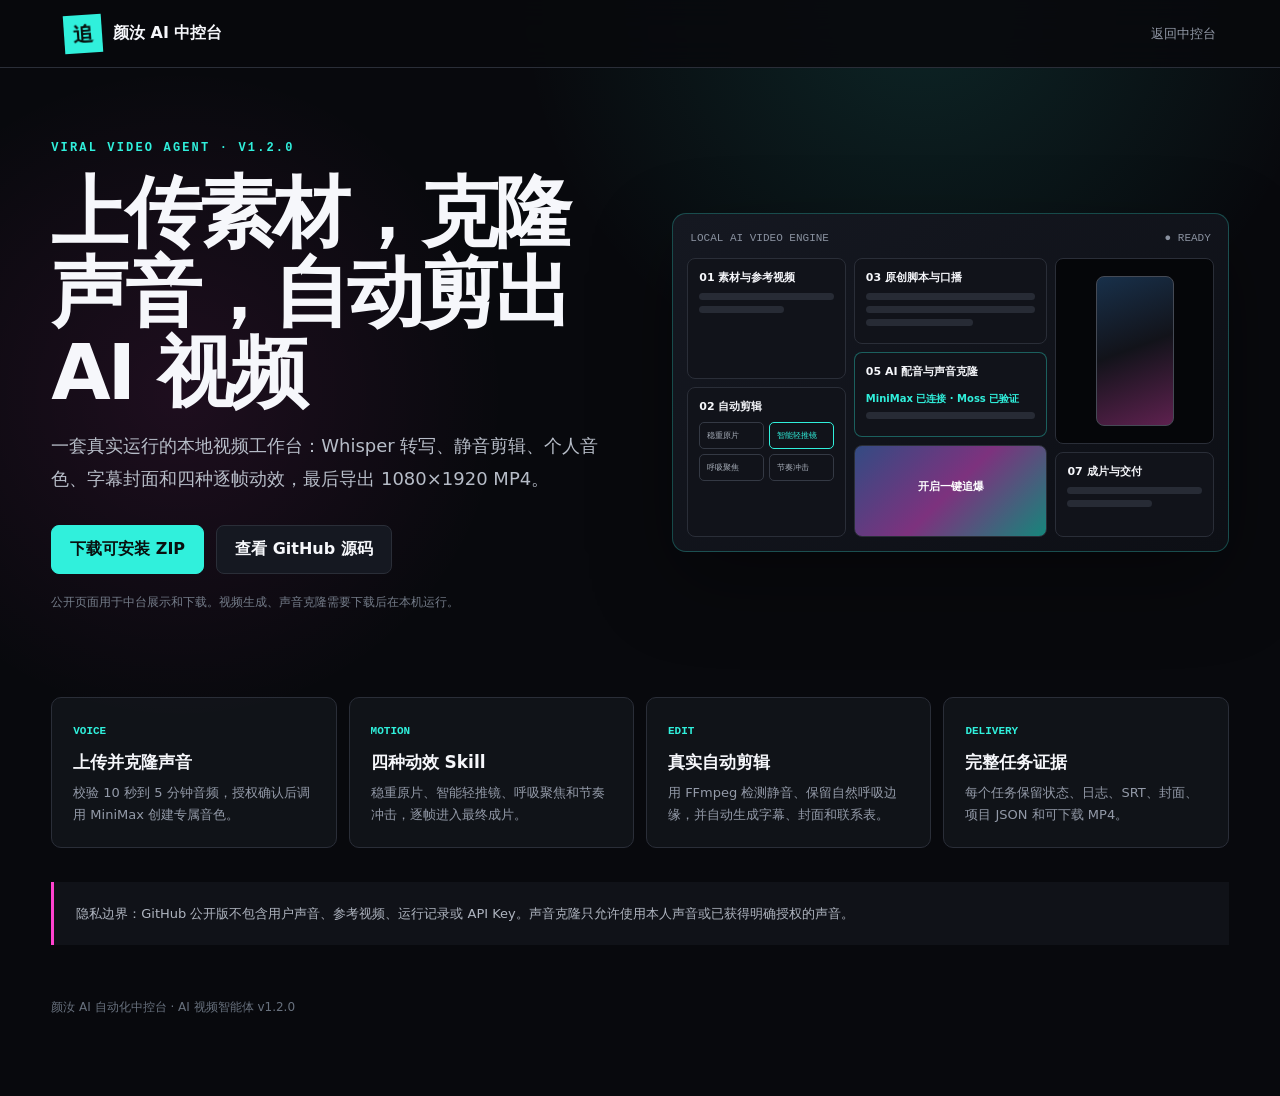
==== video-agent-workbench/index.html @ d3c19c56 "Add AI video agent workbench" ====
<!doctype html>
<html lang="zh-CN">
<head>
  <meta charset="utf-8">
  <meta name="viewport" content="width=device-width,initial-scale=1">
  <title>一键追爆 · AI 视频智能体</title>
  <style>
    :root {
      --bg:#08090d; --panel:#13151c; --line:#2a2e38; --text:#f6f7fb;
      --muted:#939aa8; --cyan:#30f0dc; --pink:#ff42cf; --blue:#6687ff;
      font-family:"PingFang SC","Hiragino Sans GB",system-ui,sans-serif;
    }
    * { box-sizing:border-box }
    body {
      margin:0; color:var(--text);
      background:
        radial-gradient(circle at 72% 0,rgba(48,240,220,.12),transparent 28%),
        radial-gradient(circle at 14% 36%,rgba(255,66,207,.09),transparent 25%),
        var(--bg);
    }
    a { color:inherit }
    .nav {
      height:68px; display:flex; align-items:center; justify-content:space-between;
      padding:0 5vw; border-bottom:1px solid var(--line); background:rgba(8,9,13,.9);
      position:sticky; top:0; z-index:5; backdrop-filter:blur(16px);
    }
    .brand { display:flex; align-items:center; gap:11px; font-weight:900 }
    .mark {
      width:38px; height:38px; display:grid; place-items:center; color:#07100e;
      background:var(--cyan); transform:rotate(-4deg); font-size:20px;
    }
    .back { color:var(--muted); text-decoration:none; font-size:13px }
    main { width:min(1240px,92vw); margin:auto; padding:72px 0 80px }
    .hero { display:grid; grid-template-columns:1.02fr .98fr; gap:42px; align-items:center }
    .eyebrow { color:var(--cyan); font:800 12px/1.4 ui-monospace,monospace; letter-spacing:.18em }
    h1 { margin:16px 0; font-size:clamp(42px,6vw,78px); line-height:1.04; letter-spacing:-.04em }
    .lead { max-width:680px; color:#b7bdc8; font-size:18px; line-height:1.8 }
    .actions { display:flex; flex-wrap:wrap; gap:12px; margin-top:30px }
    .button {
      padding:13px 18px; border-radius:8px; text-decoration:none; font-weight:800;
      border:1px solid var(--line); background:#151821;
    }
    .button.primary { color:#09100f; border-color:var(--cyan); background:var(--cyan) }
    .note { margin-top:18px; color:#747c89; font-size:12px; line-height:1.7 }
    .console {
      padding:14px; border:1px solid rgba(48,240,220,.26); border-radius:14px;
      background:linear-gradient(145deg,#151821,#0d0f15); box-shadow:0 30px 80px rgba(0,0,0,.35);
    }
    .console-top { display:flex; justify-content:space-between; padding:4px 3px 14px; color:#89919f; font:11px ui-monospace,monospace }
    .screen { display:grid; grid-template-columns:.9fr 1.1fr .9fr; gap:8px }
    .column { display:grid; gap:8px }
    .card { min-height:78px; padding:11px; border:1px solid var(--line); border-radius:8px; background:#11131a }
    .card b { display:block; margin-bottom:8px; font-size:11px }
    .line { height:7px; margin:6px 0; border-radius:6px; background:#272b35 }
    .line.short { width:63% }
    .voice { border-color:rgba(48,240,220,.35) }
    .voice strong { color:var(--cyan); font-size:10px }
    .motion-grid { display:grid; grid-template-columns:1fr 1fr; gap:5px }
    .motion { padding:7px; border:1px solid #343944; border-radius:5px; color:#aab1bc; font-size:8px }
    .motion.active { color:var(--cyan); border-color:var(--cyan) }
    .launch { display:grid; place-items:center; min-height:92px; color:white; background:linear-gradient(135deg,#334b83,#7d327e,#16867b) }
    .preview { min-height:180px; display:grid; place-items:center; background:#050609 }
    .phone { width:78px; height:150px; border:1px solid #454a55; border-radius:8px; background:linear-gradient(160deg,#18304a,#12131a 48%,#5e214f) }
    .features { display:grid; grid-template-columns:repeat(4,1fr); gap:12px; margin-top:72px }
    .feature { padding:21px; border:1px solid var(--line); border-radius:10px; background:rgba(19,21,28,.82) }
    .feature span { color:var(--cyan); font:800 11px ui-monospace,monospace }
    .feature h2 { margin:13px 0 8px; font-size:17px }
    .feature p { margin:0; color:var(--muted); font-size:13px; line-height:1.7 }
    .boundary {
      margin-top:34px; padding:20px 22px; border-left:3px solid var(--pink);
      color:#aeb4bf; background:#101218; font-size:13px; line-height:1.8;
    }
    footer { margin-top:54px; color:#68717e; font-size:12px }
    @media(max-width:900px) {
      .hero { grid-template-columns:1fr }
      .features { grid-template-columns:1fr 1fr }
    }
    @media(max-width:560px) {
      main { padding-top:42px }
      .features { grid-template-columns:1fr }
      .screen { grid-template-columns:1fr }
      .console .column:first-child,.console .column:last-child { display:none }
    }
  </style>
</head>
<body>
  <nav class="nav">
    <div class="brand"><span class="mark">追</span><span>颜汝 AI 中控台</span></div>
    <a class="back" href="../">返回中控台</a>
  </nav>
  <main>
    <section class="hero">
      <div>
        <div class="eyebrow">VIRAL VIDEO AGENT · V1.2.0</div>
        <h1>上传素材，克隆声音，自动剪出 AI 视频</h1>
        <p class="lead">一套真实运行的本地视频工作台：Whisper 转写、静音剪辑、个人音色、字幕封面和四种逐帧动效，最后导出 1080×1920 MP4。</p>
        <div class="actions">
          <a class="button primary" href="downloads/viral-video-agent-workbench-v1.2.0.zip" download>下载可安装 ZIP</a>
          <a class="button" href="https://github.com/yanruwill-dot/yanru-ai-control-center/tree/main/apps/video-agent-workbench">查看 GitHub 源码</a>
        </div>
        <p class="note">公开页面用于中台展示和下载。视频生成、声音克隆需要下载后在本机运行。</p>
      </div>
      <div class="console" aria-label="工作台界面示意">
        <div class="console-top"><span>LOCAL AI VIDEO ENGINE</span><span>● READY</span></div>
        <div class="screen">
          <div class="column">
            <div class="card"><b>01 素材与参考视频</b><div class="line"></div><div class="line short"></div></div>
            <div class="card"><b>02 自动剪辑</b><div class="motion-grid"><span class="motion">稳重原片</span><span class="motion active">智能轻推镜</span><span class="motion">呼吸聚焦</span><span class="motion">节奏冲击</span></div></div>
          </div>
          <div class="column">
            <div class="card"><b>03 原创脚本与口播</b><div class="line"></div><div class="line"></div><div class="line short"></div></div>
            <div class="card voice"><b>05 AI 配音与声音克隆</b><strong>MiniMax 已连接 · Moss 已验证</strong><div class="line"></div></div>
            <div class="card launch"><b>开启一键追爆</b></div>
          </div>
          <div class="column">
            <div class="card preview"><div class="phone"></div></div>
            <div class="card"><b>07 成片与交付</b><div class="line"></div><div class="line short"></div></div>
          </div>
        </div>
      </div>
    </section>
    <section class="features">
      <article class="feature"><span>VOICE</span><h2>上传并克隆声音</h2><p>校验 10 秒到 5 分钟音频，授权确认后调用 MiniMax 创建专属音色。</p></article>
      <article class="feature"><span>MOTION</span><h2>四种动效 Skill</h2><p>稳重原片、智能轻推镜、呼吸聚焦和节奏冲击，逐帧进入最终成片。</p></article>
      <article class="feature"><span>EDIT</span><h2>真实自动剪辑</h2><p>用 FFmpeg 检测静音、保留自然呼吸边缘，并自动生成字幕、封面和联系表。</p></article>
      <article class="feature"><span>DELIVERY</span><h2>完整任务证据</h2><p>每个任务保留状态、日志、SRT、封面、项目 JSON 和可下载 MP4。</p></article>
    </section>
    <div class="boundary">隐私边界：GitHub 公开版不包含用户声音、参考视频、运行记录或 API Key。声音克隆只允许使用本人声音或已获得明确授权的声音。</div>
    <footer>颜汝 AI 自动化中控台 · AI 视频智能体 v1.2.0</footer>
  </main>
</body>
</html>
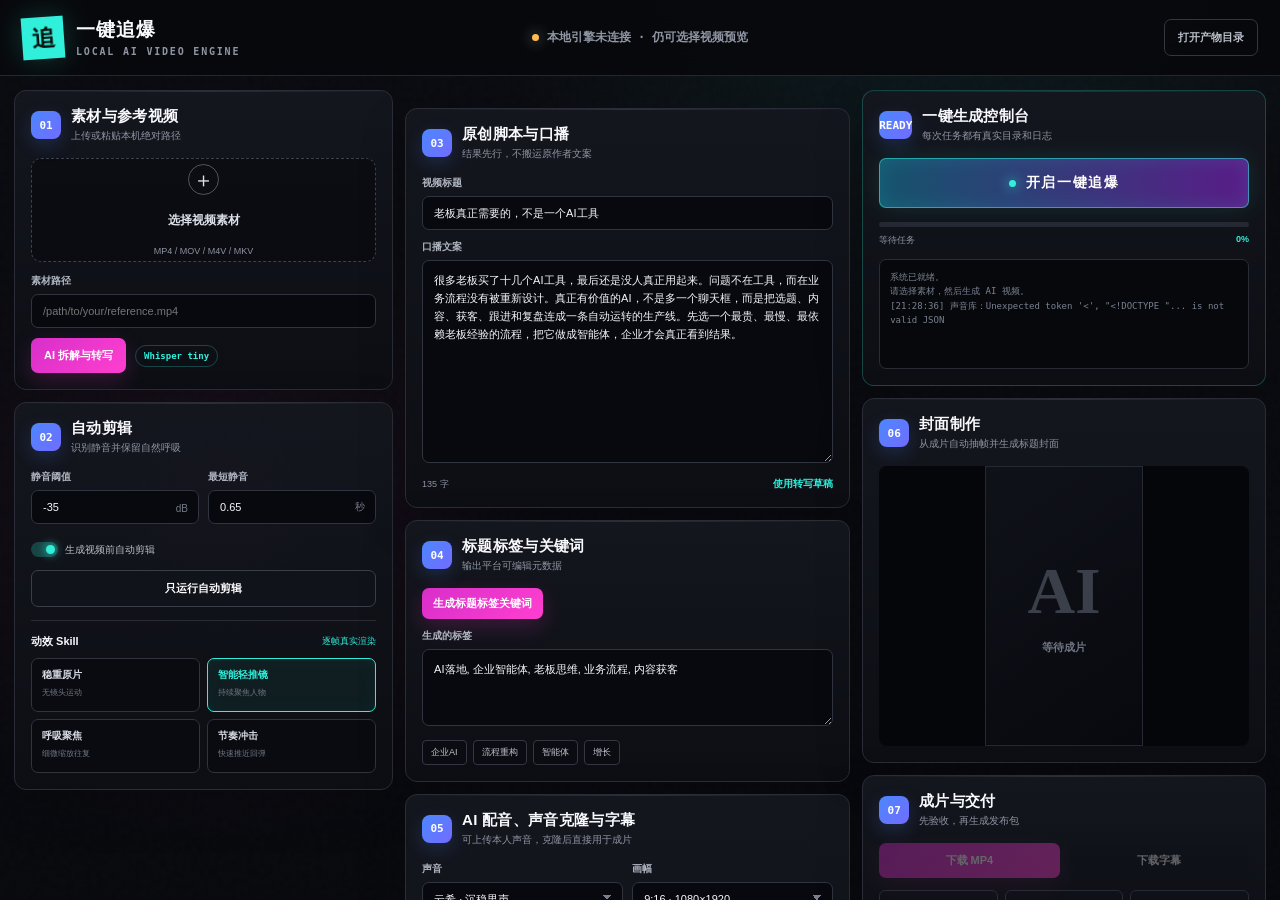
==== commit 72618163: "Restore video upload workbench UI" ====
--- a/video-agent-workbench/index.html
+++ b/video-agent-workbench/index.html
@@ -3,130 +3,17 @@
 <head>
   <meta charset="utf-8">
   <meta name="viewport" content="width=device-width,initial-scale=1">
-  <title>一键追爆 · AI 视频智能体</title>
+  <title>一键追爆 · AI 视频工作台</title>
   <style>
-    :root {
-      --bg:#08090d; --panel:#13151c; --line:#2a2e38; --text:#f6f7fb;
-      --muted:#939aa8; --cyan:#30f0dc; --pink:#ff42cf; --blue:#6687ff;
-      font-family:"PingFang SC","Hiragino Sans GB",system-ui,sans-serif;
-    }
-    * { box-sizing:border-box }
-    body {
-      margin:0; color:var(--text);
-      background:
-        radial-gradient(circle at 72% 0,rgba(48,240,220,.12),transparent 28%),
-        radial-gradient(circle at 14% 36%,rgba(255,66,207,.09),transparent 25%),
-        var(--bg);
-    }
-    a { color:inherit }
-    .nav {
-      height:68px; display:flex; align-items:center; justify-content:space-between;
-      padding:0 5vw; border-bottom:1px solid var(--line); background:rgba(8,9,13,.9);
-      position:sticky; top:0; z-index:5; backdrop-filter:blur(16px);
-    }
-    .brand { display:flex; align-items:center; gap:11px; font-weight:900 }
-    .mark {
-      width:38px; height:38px; display:grid; place-items:center; color:#07100e;
-      background:var(--cyan); transform:rotate(-4deg); font-size:20px;
-    }
-    .back { color:var(--muted); text-decoration:none; font-size:13px }
-    main { width:min(1240px,92vw); margin:auto; padding:72px 0 80px }
-    .hero { display:grid; grid-template-columns:1.02fr .98fr; gap:42px; align-items:center }
-    .eyebrow { color:var(--cyan); font:800 12px/1.4 ui-monospace,monospace; letter-spacing:.18em }
-    h1 { margin:16px 0; font-size:clamp(42px,6vw,78px); line-height:1.04; letter-spacing:-.04em }
-    .lead { max-width:680px; color:#b7bdc8; font-size:18px; line-height:1.8 }
-    .actions { display:flex; flex-wrap:wrap; gap:12px; margin-top:30px }
-    .button {
-      padding:13px 18px; border-radius:8px; text-decoration:none; font-weight:800;
-      border:1px solid var(--line); background:#151821;
-    }
-    .button.primary { color:#09100f; border-color:var(--cyan); background:var(--cyan) }
-    .note { margin-top:18px; color:#747c89; font-size:12px; line-height:1.7 }
-    .console {
-      padding:14px; border:1px solid rgba(48,240,220,.26); border-radius:14px;
-      background:linear-gradient(145deg,#151821,#0d0f15); box-shadow:0 30px 80px rgba(0,0,0,.35);
-    }
-    .console-top { display:flex; justify-content:space-between; padding:4px 3px 14px; color:#89919f; font:11px ui-monospace,monospace }
-    .screen { display:grid; grid-template-columns:.9fr 1.1fr .9fr; gap:8px }
-    .column { display:grid; gap:8px }
-    .card { min-height:78px; padding:11px; border:1px solid var(--line); border-radius:8px; background:#11131a }
-    .card b { display:block; margin-bottom:8px; font-size:11px }
-    .line { height:7px; margin:6px 0; border-radius:6px; background:#272b35 }
-    .line.short { width:63% }
-    .voice { border-color:rgba(48,240,220,.35) }
-    .voice strong { color:var(--cyan); font-size:10px }
-    .motion-grid { display:grid; grid-template-columns:1fr 1fr; gap:5px }
-    .motion { padding:7px; border:1px solid #343944; border-radius:5px; color:#aab1bc; font-size:8px }
-    .motion.active { color:var(--cyan); border-color:var(--cyan) }
-    .launch { display:grid; place-items:center; min-height:92px; color:white; background:linear-gradient(135deg,#334b83,#7d327e,#16867b) }
-    .preview { min-height:180px; display:grid; place-items:center; background:#050609 }
-    .phone { width:78px; height:150px; border:1px solid #454a55; border-radius:8px; background:linear-gradient(160deg,#18304a,#12131a 48%,#5e214f) }
-    .features { display:grid; grid-template-columns:repeat(4,1fr); gap:12px; margin-top:72px }
-    .feature { padding:21px; border:1px solid var(--line); border-radius:10px; background:rgba(19,21,28,.82) }
-    .feature span { color:var(--cyan); font:800 11px ui-monospace,monospace }
-    .feature h2 { margin:13px 0 8px; font-size:17px }
-    .feature p { margin:0; color:var(--muted); font-size:13px; line-height:1.7 }
-    .boundary {
-      margin-top:34px; padding:20px 22px; border-left:3px solid var(--pink);
-      color:#aeb4bf; background:#101218; font-size:13px; line-height:1.8;
-    }
-    footer { margin-top:54px; color:#68717e; font-size:12px }
-    @media(max-width:900px) {
-      .hero { grid-template-columns:1fr }
-      .features { grid-template-columns:1fr 1fr }
-    }
-    @media(max-width:560px) {
-      main { padding-top:42px }
-      .features { grid-template-columns:1fr }
-      .screen { grid-template-columns:1fr }
-      .console .column:first-child,.console .column:last-child { display:none }
-    }
+    html,body,iframe { width:100%; height:100%; margin:0; border:0; background:#07080c; }
+    iframe { display:block; }
   </style>
 </head>
 <body>
-  <nav class="nav">
-    <div class="brand"><span class="mark">追</span><span>颜汝 AI 中控台</span></div>
-    <a class="back" href="../">返回中控台</a>
-  </nav>
-  <main>
-    <section class="hero">
-      <div>
-        <div class="eyebrow">VIRAL VIDEO AGENT · V1.2.0</div>
-        <h1>上传素材，克隆声音，自动剪出 AI 视频</h1>
-        <p class="lead">一套真实运行的本地视频工作台：Whisper 转写、静音剪辑、个人音色、字幕封面和四种逐帧动效，最后导出 1080×1920 MP4。</p>
-        <div class="actions">
-          <a class="button primary" href="downloads/viral-video-agent-workbench-v1.2.0.zip" download>下载可安装 ZIP</a>
-          <a class="button" href="https://github.com/yanruwill-dot/yanru-ai-control-center/tree/main/apps/video-agent-workbench">查看 GitHub 源码</a>
-        </div>
-        <p class="note">公开页面用于中台展示和下载。视频生成、声音克隆需要下载后在本机运行。</p>
-      </div>
-      <div class="console" aria-label="工作台界面示意">
-        <div class="console-top"><span>LOCAL AI VIDEO ENGINE</span><span>● READY</span></div>
-        <div class="screen">
-          <div class="column">
-            <div class="card"><b>01 素材与参考视频</b><div class="line"></div><div class="line short"></div></div>
-            <div class="card"><b>02 自动剪辑</b><div class="motion-grid"><span class="motion">稳重原片</span><span class="motion active">智能轻推镜</span><span class="motion">呼吸聚焦</span><span class="motion">节奏冲击</span></div></div>
-          </div>
-          <div class="column">
-            <div class="card"><b>03 原创脚本与口播</b><div class="line"></div><div class="line"></div><div class="line short"></div></div>
-            <div class="card voice"><b>05 AI 配音与声音克隆</b><strong>MiniMax 已连接 · Moss 已验证</strong><div class="line"></div></div>
-            <div class="card launch"><b>开启一键追爆</b></div>
-          </div>
-          <div class="column">
-            <div class="card preview"><div class="phone"></div></div>
-            <div class="card"><b>07 成片与交付</b><div class="line"></div><div class="line short"></div></div>
-          </div>
-        </div>
-      </div>
-    </section>
-    <section class="features">
-      <article class="feature"><span>VOICE</span><h2>上传并克隆声音</h2><p>校验 10 秒到 5 分钟音频，授权确认后调用 MiniMax 创建专属音色。</p></article>
-      <article class="feature"><span>MOTION</span><h2>四种动效 Skill</h2><p>稳重原片、智能轻推镜、呼吸聚焦和节奏冲击，逐帧进入最终成片。</p></article>
-      <article class="feature"><span>EDIT</span><h2>真实自动剪辑</h2><p>用 FFmpeg 检测静音、保留自然呼吸边缘，并自动生成字幕、封面和联系表。</p></article>
-      <article class="feature"><span>DELIVERY</span><h2>完整任务证据</h2><p>每个任务保留状态、日志、SRT、封面、项目 JSON 和可下载 MP4。</p></article>
-    </section>
-    <div class="boundary">隐私边界：GitHub 公开版不包含用户声音、参考视频、运行记录或 API Key。声音克隆只允许使用本人声音或已获得明确授权的声音。</div>
-    <footer>颜汝 AI 自动化中控台 · AI 视频智能体 v1.2.0</footer>
-  </main>
+  <iframe
+    src="../apps/video-agent-workbench/static/"
+    title="一键追爆 AI 视频工作台"
+    allow="autoplay"
+  ></iframe>
 </body>
 </html>
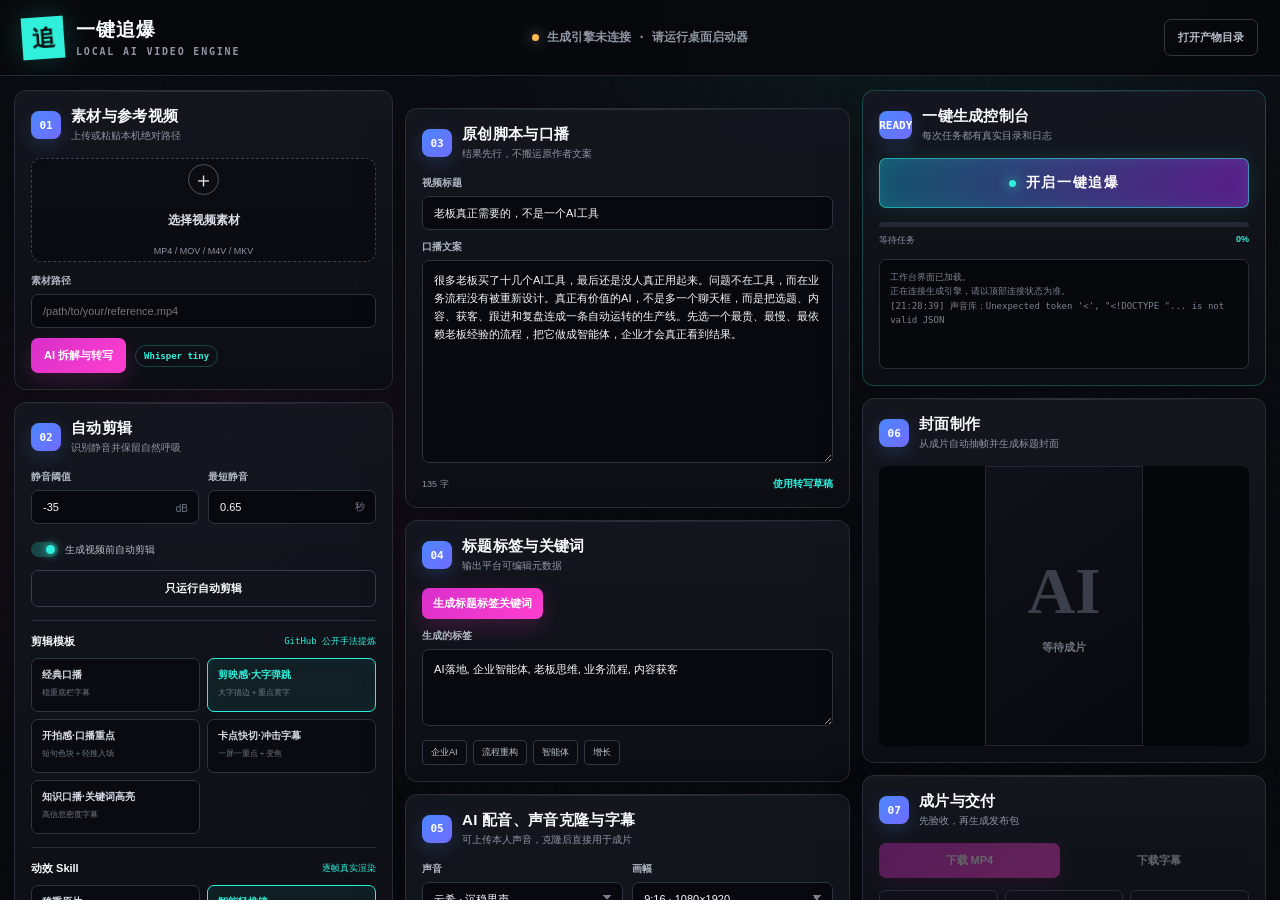
==== commit f2f31d0b: "Publish online video engine launcher" ====
--- a/video-agent-workbench/index.html
+++ b/video-agent-workbench/index.html
@@ -11,9 +11,18 @@
 </head>
 <body>
   <iframe
+    id="workbench"
     src="../apps/video-agent-workbench/static/"
     title="一键追爆 AI 视频工作台"
     allow="autoplay"
   ></iframe>
+  <script>
+    const frame = document.getElementById("workbench");
+    const syncConnection = () => {
+      frame.src = `../apps/video-agent-workbench/static/${location.hash}`;
+    };
+    syncConnection();
+    addEventListener("hashchange", syncConnection);
+  </script>
 </body>
 </html>
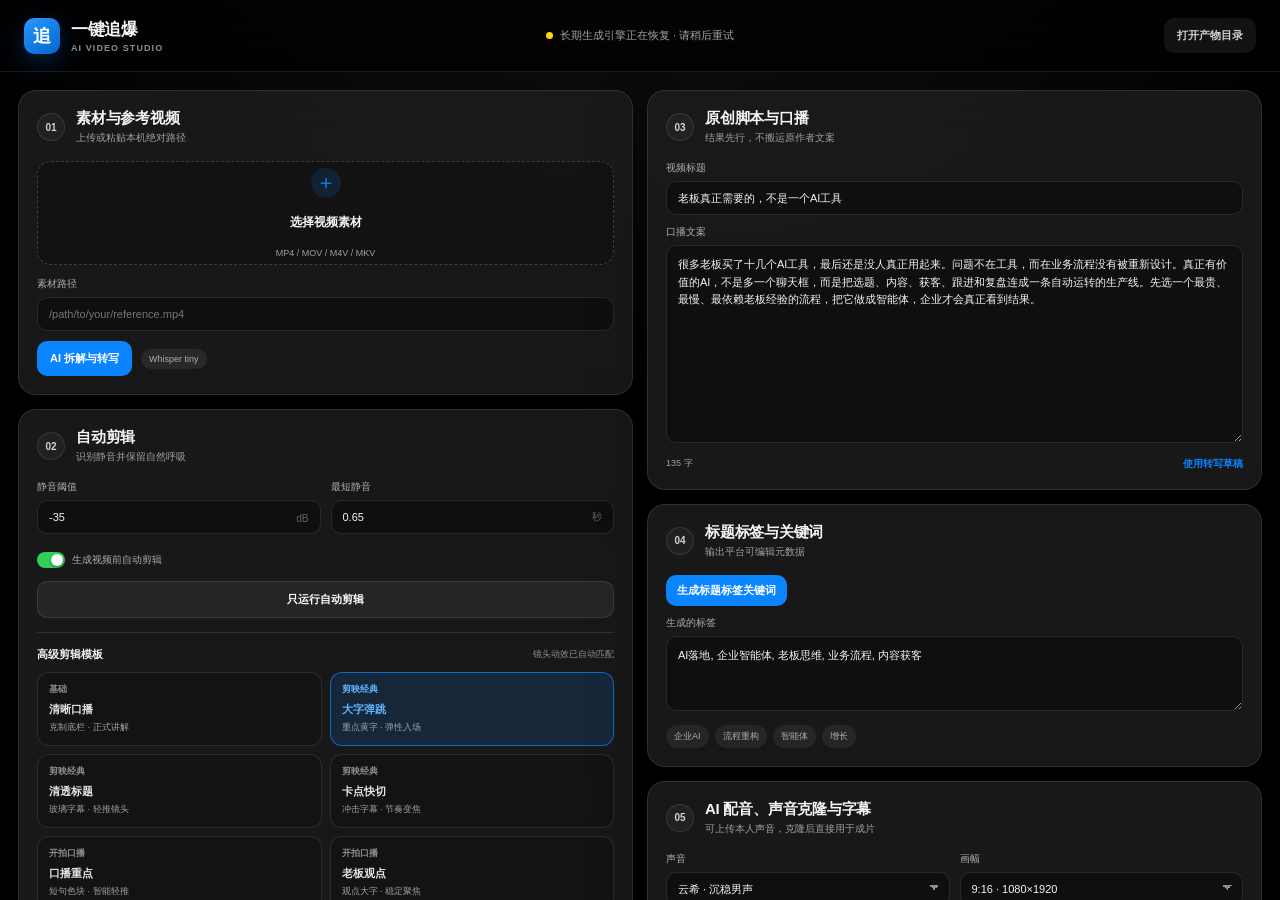
==== commit 5049b7a4: "Cache bust video workbench wrapper" ====
--- a/video-agent-workbench/index.html
+++ b/video-agent-workbench/index.html
@@ -11,18 +11,9 @@
 </head>
 <body>
   <iframe
-    id="workbench"
-    src="../apps/video-agent-workbench/static/"
+    src="../apps/video-agent-workbench/static/?v=1.5.1"
     title="一键追爆 AI 视频工作台"
     allow="autoplay"
   ></iframe>
-  <script>
-    const frame = document.getElementById("workbench");
-    const syncConnection = () => {
-      frame.src = `../apps/video-agent-workbench/static/${location.hash}`;
-    };
-    syncConnection();
-    addEventListener("hashchange", syncConnection);
-  </script>
 </body>
 </html>
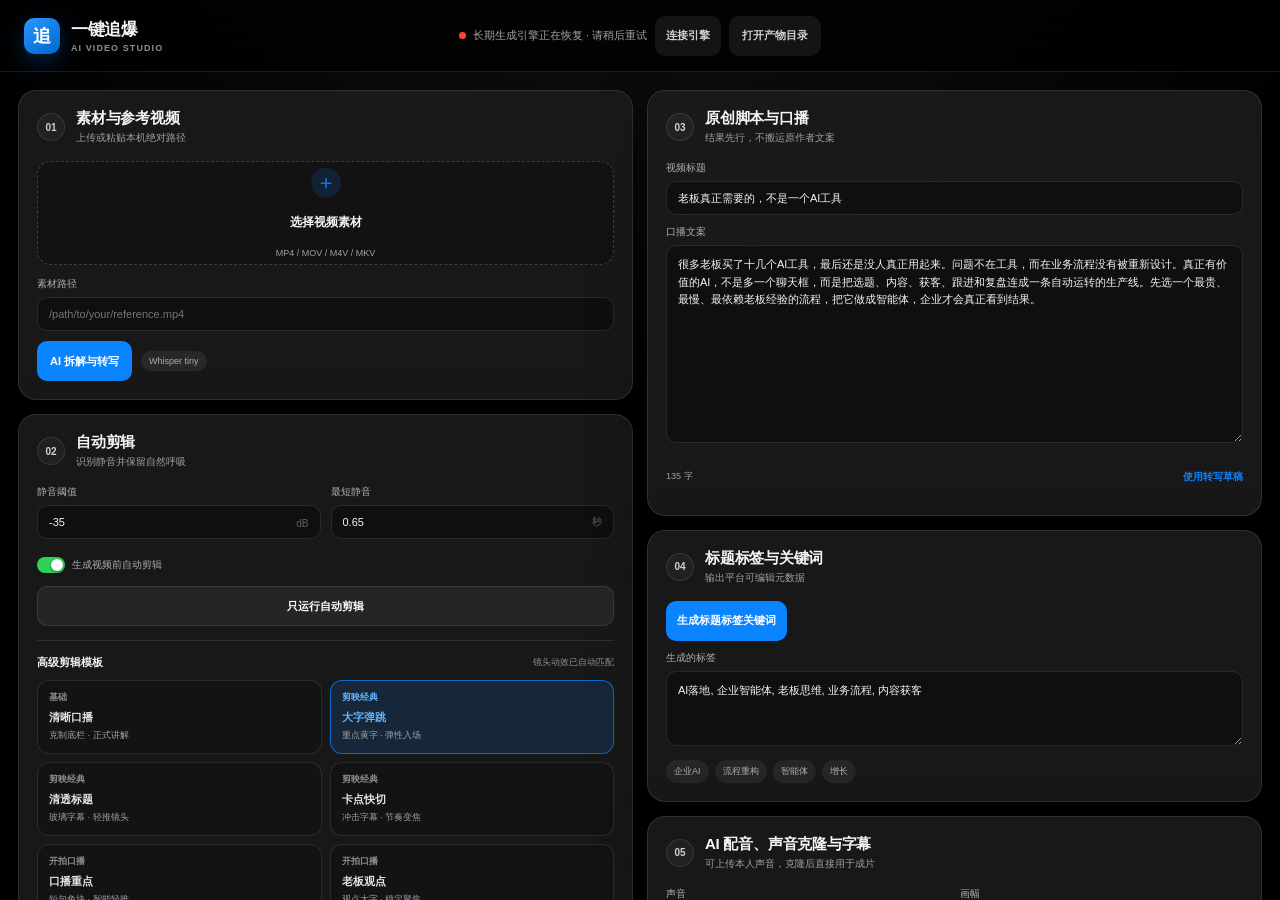
==== commit f8c65b80: "add native mini program and mobile workbench" ====
--- a/video-agent-workbench/index.html
+++ b/video-agent-workbench/index.html
@@ -11,7 +11,7 @@
 </head>
 <body>
   <iframe
-    src="../apps/video-agent-workbench/static/?v=1.5.1"
+    src="../apps/video-agent-workbench/static/?v=1.6.0"
     title="一键追爆 AI 视频工作台"
     allow="autoplay"
   ></iframe>
